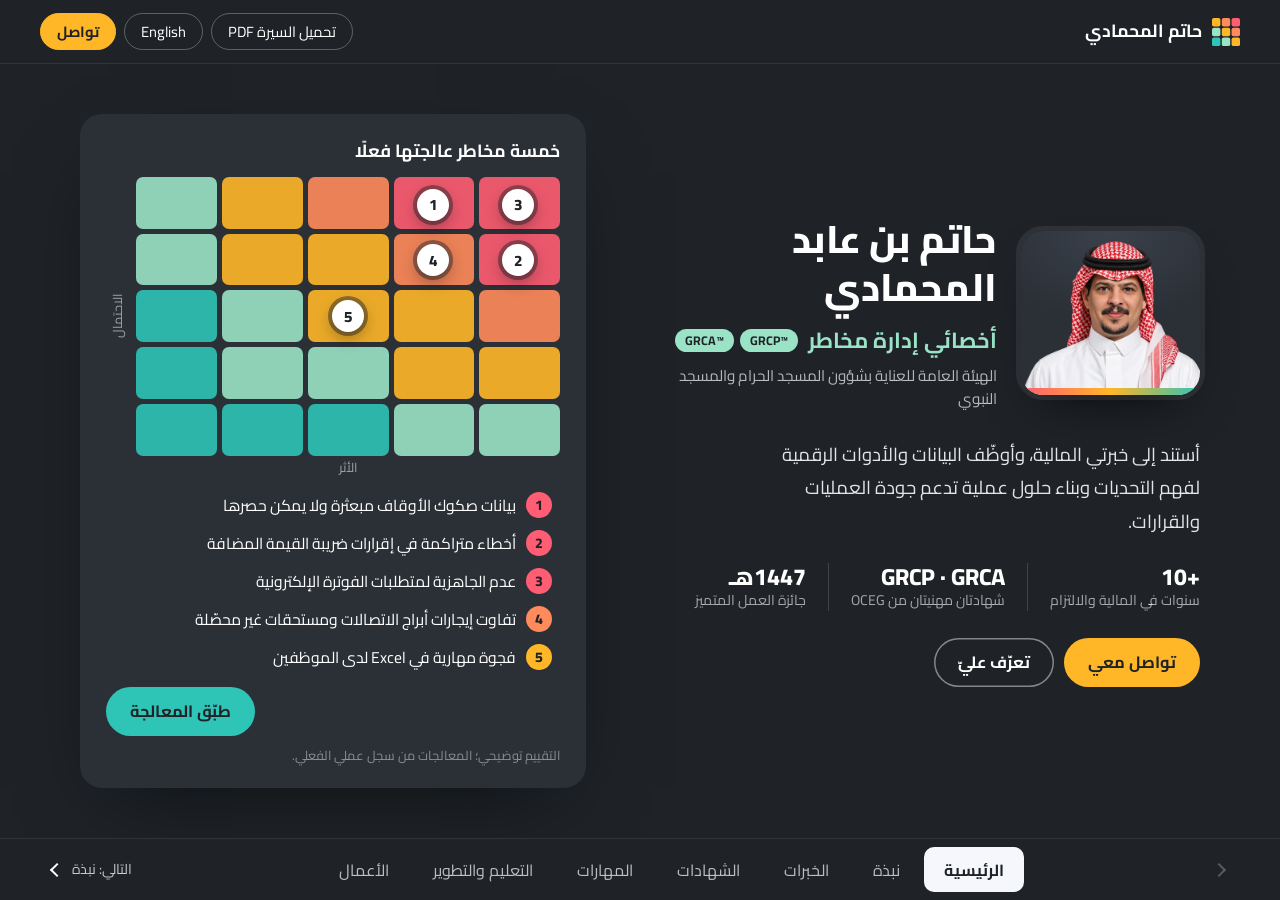
==== index.html @ 98bf60fb "Launch personal CV website Co-Authored-By: Claude Opus 5.5 <noreply@anthropic.com> Claude-Session: h" ====
<!doctype html>
<html lang="ar" dir="rtl">
<head>
<meta charset="utf-8">
<meta name="viewport" content="width=device-width, initial-scale=1, viewport-fit=cover">
<title>حاتم المحمادي — أخصائي إدارة مخاطر</title>
<meta name="description" content="أخصائي إدارة مخاطر حاصل على GRCP وGRCA، بخبرة تتجاوز عشر سنوات في المحاسبة والامتثال وتحليل البيانات.">
<meta name="theme-color" content="#1F2328">
<meta name="color-scheme" content="light">
<meta property="og:type" content="profile">
<meta property="og:title" content="حاتم المحمادي — أخصائي إدارة مخاطر">
<meta property="og:description" content="GRCP™ · GRCA™ — المخاطر والحوكمة والامتثال وتحليل البيانات بـ Power BI.">
<meta property="og:image" content="https://hatim-alharbi011.github.io/assets/img/og.png">
<meta property="og:url" content="https://hatim-alharbi011.github.io/">
<link rel="canonical" href="https://hatim-alharbi011.github.io/">
<meta property="og:locale" content="ar_SA">
<meta name="twitter:card" content="summary_large_image">
<link rel="icon" href="assets/img/favicon.svg" type="image/svg+xml">
<link rel="preload" href="assets/fonts/cairo-arabic-800-normal.woff2" as="font" type="font/woff2" crossorigin>
<link rel="preload" href="assets/img/hatem-cut.webp" as="image">
<link rel="preload" href="assets/fonts/cairo-arabic-400-normal.woff2" as="font" type="font/woff2" crossorigin>
<link rel="stylesheet" href="fonts.css">
<link rel="stylesheet" href="styles.css">
</head>
<body>
<a class="skip" href="#deck" data-t="nav.pages"></a>

<header class="top">
  <a class="mark" href="#home">
    <svg viewBox="0 0 30 30" aria-hidden="true"><g>
      <rect x="0" y="0" width="9" height="9" rx="2" fill="#FFB627"/><rect x="10.5" y="0" width="9" height="9" rx="2" fill="#FF8A5B"/><rect x="21" y="0" width="9" height="9" rx="2" fill="#FF5D73"/>
      <rect x="0" y="10.5" width="9" height="9" rx="2" fill="#9BE3C6"/><rect x="10.5" y="10.5" width="9" height="9" rx="2" fill="#FFB627"/><rect x="21" y="10.5" width="9" height="9" rx="2" fill="#FF8A5B"/>
      <rect x="0" y="21" width="9" height="9" rx="2" fill="#2EC4B6"/><rect x="10.5" y="21" width="9" height="9" rx="2" fill="#9BE3C6"/><rect x="21" y="21" width="9" height="9" rx="2" fill="#FFB627"/>
    </g></svg>
    <span data-t="footer"></span>
  </a>
  <div class="top__tools">
    <button class="tool" id="printBtn" type="button" data-t="nav.print"></button>
    <button class="tool" id="langBtn" type="button" data-t="nav.lang"></button>
    <button class="tool tool--main" type="button" data-contact data-t="nav.contact"></button>
  </div>
</header>

<main class="deck" id="deck" tabindex="-1">

  <section class="page page--home" id="p-home" role="tabpanel" aria-labelledby="t-home" data-page="home">
    <div class="home">
      <div class="home__id">
        <div class="home__photo"><img id="heroPhoto" alt="" width="816" height="900"></div>
        <div class="home__txt">
          <h1 class="home__name" id="heroName"></h1>
          <p class="home__role"><span id="heroRole"></span><span class="badges" id="heroBadges"></span></p>
          <p class="home__org" id="heroOrg"></p>
        </div>
        <p class="home__line" id="heroLine"></p>
        <dl class="home__facts" id="heroFacts"></dl>
        <div class="home__cta">
          <button class="btn btn--solid" type="button" data-contact data-t="hero.cta"></button>
          <button class="btn btn--line" type="button" data-go="about" data-t="hero.cta2"></button>
        </div>
      </div>

      <figure class="matrix" id="matrix">
        <figcaption class="matrix__title" data-t="matrix.title"></figcaption>
        <div class="matrix__body">
          <div class="matrix__frame">
            <span class="axis axis--y" data-t="matrix.likelihood"></span>
            <div class="matrix__grid" id="grid"></div>
            <span class="axis axis--x" data-t="matrix.impact"></span>
          </div>
          <ol class="risks" id="risks"></ol>
        </div>
        <div class="matrix__foot">
          <p class="matrix__readout" id="readout" aria-live="polite"></p>
          <button class="btn btn--treat" id="treatBtn" type="button" aria-pressed="false"></button>
        </div>
        <p class="matrix__note" data-t="matrix.note"></p>
      </figure>
    </div>
  </section>

  <section class="page" id="p-about" role="tabpanel" aria-labelledby="t-about" data-page="about" hidden>
    <header class="band"><div class="band__in"><h2 class="title" data-t="about.title"></h2></div></header>
    <div class="wrap about">
      <div class="prose about__text" id="aboutText"></div>
      <aside class="idcard" id="idcard"></aside>
    </div>
  </section>

  <section class="page" id="p-path" role="tabpanel" aria-labelledby="t-path" data-page="path" hidden>
    <header class="band"><div class="band__in"><h2 class="title" data-t="path.title"></h2><p data-t="path.intro"></p></div></header>
    <div class="wrap">
      <div class="tenure" id="tenure"></div>
      <div class="rail" id="rail"></div>
      <article class="stop" id="stopCard" aria-live="polite"></article>
    </div>
  </section>

  <section class="page" id="p-certs" role="tabpanel" aria-labelledby="t-certs" data-page="certs" hidden>
    <header class="band"><div class="band__in"><h2 class="title" data-t="certs.title"></h2><p data-t="certs.intro"></p></div></header>
    <div class="wrap" id="certsWrap"></div>
  </section>

  <section class="page" id="p-skills" role="tabpanel" aria-labelledby="t-skills" data-page="skills" hidden>
    <header class="band"><div class="band__in"><h2 class="title" data-t="skills.title"></h2></div></header>
    <div class="wrap"><div class="skillcols" id="skills"></div></div>
  </section>

  <section class="page" id="p-learn" role="tabpanel" aria-labelledby="t-learn" data-page="learn" hidden>
    <header class="band"><div class="band__in"><h2 class="title" data-t="learn.title"></h2></div></header>
    <div class="wrap learn" id="learnWrap"></div>
  </section>

  <section class="page" id="p-work" role="tabpanel" aria-labelledby="t-work" data-page="work" hidden>
    <header class="band"><div class="band__in"><h2 class="title" data-t="work.title"></h2><p data-t="work.intro"></p></div></header>
    <div class="wrap">
      <div class="work">
        <ul class="thumbs" id="thumbs"></ul>
        <button class="stage" id="stage" type="button"><img id="stageImg" alt=""></button>
        <div class="info" id="workInfo" aria-live="polite"></div>
      </div>
    </div>
  </section>
</main>

<nav class="tabs" id="tabsNav">
  <button class="tabs__arrow" id="prevBtn" type="button"><span aria-hidden="true"></span></button>
  <div class="tabs__list" role="tablist" id="tablist">
    <button role="tab" id="t-home" aria-controls="p-home" data-go="home" data-t="nav.home"></button>
    <button role="tab" id="t-about" aria-controls="p-about" data-go="about" data-t="nav.about"></button>
    <button role="tab" id="t-path" aria-controls="p-path" data-go="path" data-t="nav.path"></button>
    <button role="tab" id="t-certs" aria-controls="p-certs" data-go="certs" data-t="nav.certs"></button>
    <button role="tab" id="t-skills" aria-controls="p-skills" data-go="skills" data-t="nav.skills"></button>
    <button role="tab" id="t-learn" aria-controls="p-learn" data-go="learn" data-t="nav.learn"></button>
    <button role="tab" id="t-work" aria-controls="p-work" data-go="work" data-t="nav.work"></button>
    <span class="tabs__ink" id="ink" aria-hidden="true"></span>
  </div>
  <button class="tabs__arrow tabs__arrow--next" id="nextBtn" type="button"><b class="tabs__next" id="nextLbl"></b><span aria-hidden="true"></span></button>
</nav>

<dialog class="lightbox" id="lightbox">
  <div class="lightbox__bar">
    <p class="lightbox__cap" id="lbCap"></p>
    <div class="lightbox__ctrl">
      <button type="button" id="lbPrev" class="tool"></button>
      <button type="button" id="lbNext" class="tool"></button>
      <button type="button" id="lbClose" class="tool"></button>
    </div>
  </div>
  <img id="lbImg" alt="">
  <p class="lightbox__count" id="lbCount"></p>
</dialog>

<dialog class="contact" id="contact" aria-labelledby="contactTitle"></dialog>

<div class="toast" id="toast" role="status" aria-live="polite"></div>

<script src="content.js"></script>
<script src="app.js"></script>
</body>
</html>
---- fonts.css ----
@font-face {
  font-family: 'Cairo';
  font-style: normal;
  font-display: swap;
  font-weight: 400;
  src: url(assets/fonts/cairo-arabic-400-normal.woff2) format('woff2');
  unicode-range: U+0600-06FF,U+0750-077F,U+0870-088E,U+0890-0891,U+0897-08E1,U+08E3-08FF,U+200C-200E,U+2010-2011,U+204F,U+2E41,U+FB50-FDFF,U+FE70-FE74,U+FE76-FEFC,U+102E0-102FB,U+10E60-10E7E,U+10EC2-10EC4,U+10EFC-10EFF,U+1EE00-1EE03,U+1EE05-1EE1F,U+1EE21-1EE22,U+1EE24,U+1EE27,U+1EE29-1EE32,U+1EE34-1EE37,U+1EE39,U+1EE3B,U+1EE42,U+1EE47,U+1EE49,U+1EE4B,U+1EE4D-1EE4F,U+1EE51-1EE52,U+1EE54,U+1EE57,U+1EE59,U+1EE5B,U+1EE5D,U+1EE5F,U+1EE61-1EE62,U+1EE64,U+1EE67-1EE6A,U+1EE6C-1EE72,U+1EE74-1EE77,U+1EE79-1EE7C,U+1EE7E,U+1EE80-1EE89,U+1EE8B-1EE9B,U+1EEA1-1EEA3,U+1EEA5-1EEA9,U+1EEAB-1EEBB,U+1EEF0-1EEF1;
}
@font-face {
  font-family: 'Cairo';
  font-style: normal;
  font-display: swap;
  font-weight: 400;
  src: url(assets/fonts/cairo-latin-400-normal.woff2) format('woff2');
  unicode-range: U+0000-00FF,U+0131,U+0152-0153,U+02BB-02BC,U+02C6,U+02DA,U+02DC,U+0304,U+0308,U+0329,U+2000-206F,U+20AC,U+2122,U+2191,U+2193,U+2212,U+2215,U+FEFF,U+FFFD;
}
@font-face {
  font-family: 'Cairo';
  font-style: normal;
  font-display: swap;
  font-weight: 700;
  src: url(assets/fonts/cairo-arabic-700-normal.woff2) format('woff2');
  unicode-range: U+0600-06FF,U+0750-077F,U+0870-088E,U+0890-0891,U+0897-08E1,U+08E3-08FF,U+200C-200E,U+2010-2011,U+204F,U+2E41,U+FB50-FDFF,U+FE70-FE74,U+FE76-FEFC,U+102E0-102FB,U+10E60-10E7E,U+10EC2-10EC4,U+10EFC-10EFF,U+1EE00-1EE03,U+1EE05-1EE1F,U+1EE21-1EE22,U+1EE24,U+1EE27,U+1EE29-1EE32,U+1EE34-1EE37,U+1EE39,U+1EE3B,U+1EE42,U+1EE47,U+1EE49,U+1EE4B,U+1EE4D-1EE4F,U+1EE51-1EE52,U+1EE54,U+1EE57,U+1EE59,U+1EE5B,U+1EE5D,U+1EE5F,U+1EE61-1EE62,U+1EE64,U+1EE67-1EE6A,U+1EE6C-1EE72,U+1EE74-1EE77,U+1EE79-1EE7C,U+1EE7E,U+1EE80-1EE89,U+1EE8B-1EE9B,U+1EEA1-1EEA3,U+1EEA5-1EEA9,U+1EEAB-1EEBB,U+1EEF0-1EEF1;
}
@font-face {
  font-family: 'Cairo';
  font-style: normal;
  font-display: swap;
  font-weight: 700;
  src: url(assets/fonts/cairo-latin-700-normal.woff2) format('woff2');
  unicode-range: U+0000-00FF,U+0131,U+0152-0153,U+02BB-02BC,U+02C6,U+02DA,U+02DC,U+0304,U+0308,U+0329,U+2000-206F,U+20AC,U+2122,U+2191,U+2193,U+2212,U+2215,U+FEFF,U+FFFD;
}
@font-face {
  font-family: 'Cairo';
  font-style: normal;
  font-display: swap;
  font-weight: 800;
  src: url(assets/fonts/cairo-arabic-800-normal.woff2) format('woff2');
  unicode-range: U+0600-06FF,U+0750-077F,U+0870-088E,U+0890-0891,U+0897-08E1,U+08E3-08FF,U+200C-200E,U+2010-2011,U+204F,U+2E41,U+FB50-FDFF,U+FE70-FE74,U+FE76-FEFC,U+102E0-102FB,U+10E60-10E7E,U+10EC2-10EC4,U+10EFC-10EFF,U+1EE00-1EE03,U+1EE05-1EE1F,U+1EE21-1EE22,U+1EE24,U+1EE27,U+1EE29-1EE32,U+1EE34-1EE37,U+1EE39,U+1EE3B,U+1EE42,U+1EE47,U+1EE49,U+1EE4B,U+1EE4D-1EE4F,U+1EE51-1EE52,U+1EE54,U+1EE57,U+1EE59,U+1EE5B,U+1EE5D,U+1EE5F,U+1EE61-1EE62,U+1EE64,U+1EE67-1EE6A,U+1EE6C-1EE72,U+1EE74-1EE77,U+1EE79-1EE7C,U+1EE7E,U+1EE80-1EE89,U+1EE8B-1EE9B,U+1EEA1-1EEA3,U+1EEA5-1EEA9,U+1EEAB-1EEBB,U+1EEF0-1EEF1;
}
@font-face {
  font-family: 'Cairo';
  font-style: normal;
  font-display: swap;
  font-weight: 800;
  src: url(assets/fonts/cairo-latin-800-normal.woff2) format('woff2');
  unicode-range: U+0000-00FF,U+0131,U+0152-0153,U+02BB-02BC,U+02C6,U+02DA,U+02DC,U+0304,U+0308,U+0329,U+2000-206F,U+20AC,U+2122,U+2191,U+2193,U+2212,U+2215,U+FEFF,U+FFFD;
}
---- styles.css ----
/* ===== Tokens ===== */
:root{
  --paper:#F5F7FC;
  --card:#FFFFFF;
  --ink:#1F2328;
  --ink-2:#4A5672;
  --ink-3:#7B86A0;
  --line:#DCE2F0;
  --navy-2:#2B3037;
  --navy-3:#363C45;
  --cobalt:#2F5BEA;
  --saffron:#FFB627;
  --apricot:#FF8A5B;
  --coral:#FF5D73;
  --mint:#2EC4B6;
  --mint-l:#9BE3C6;

  --f:"Cairo", system-ui, sans-serif;
  --top:64px;
  --tabs:62px;
  --wrap:1200px;
  --gut:clamp(16px, 3.4vw, 40px);
  --r-s:10px; --r-m:14px; --r-l:22px;
  --ease:cubic-bezier(.2,.7,.2,1);
  color-scheme:light;
}

*,*::before,*::after{box-sizing:border-box}
html,body{height:100%}
body{
  margin:0;background:var(--ink);color:var(--ink);
  font-family:var(--f);font-size:16.5px;line-height:1.75;
  display:grid;grid-template-rows:var(--top) minmax(0,1fr) var(--tabs);grid-template-columns:minmax(0,1fr);
  height:100dvh;overflow:hidden;
}
html[lang="en"] body{line-height:1.55}
img{max-width:100%;display:block}
button{font:inherit;color:inherit}
:focus-visible{outline:3px solid var(--saffron);outline-offset:3px;border-radius:8px}
[hidden]{display:none!important}
.skip{position:absolute;inset-inline-start:12px;top:-60px;background:var(--saffron);color:var(--ink);padding:8px 14px;border-radius:8px;z-index:100;text-decoration:none}
.skip:focus{top:12px}

/* ===== Frame: header + tabs ===== */
.top{display:flex;align-items:center;gap:16px;padding:0 var(--gut);color:#fff;border-bottom:1px solid rgba(255,255,255,.08);z-index:10}
.mark{display:flex;align-items:center;gap:10px;text-decoration:none;color:#fff;font-weight:700;font-size:1.1rem;white-space:nowrap}
.mark svg{width:28px;height:28px;flex:none}
.top__tools{display:flex;gap:8px;margin-inline-start:auto}
.tool{background:transparent;border:1px solid rgba(255,255,255,.28);color:#fff;border-radius:999px;padding:5px 16px;font-size:.92rem;cursor:pointer;transition:background .2s,border-color .2s;white-space:nowrap}
.tool:hover{background:rgba(255,255,255,.1)}
.tool--main{background:var(--saffron);border-color:var(--saffron);color:var(--ink);font-weight:700}
.tool--main:hover{background:#FFC54F}

.tabs{display:flex;align-items:stretch;gap:6px;padding:0 var(--gut);border-top:1px solid rgba(255,255,255,.08);z-index:10;background:var(--ink)}
.tabs__list{position:relative;display:flex;gap:4px;flex:1;justify-content:center;overflow-x:auto;scrollbar-width:none;padding:8px 0}
.tabs__list::-webkit-scrollbar{display:none}
.tabs__list [role="tab"]{all:unset;box-sizing:border-box;cursor:pointer;padding:6px 20px;border-radius:10px;color:rgba(255,255,255,.7);font-size:1rem;white-space:nowrap;transition:color .25s,background .25s}
.tabs__list [role="tab"]:hover{color:#fff;background:rgba(255,255,255,.06)}
.tabs__list [role="tab"][aria-selected="true"]{color:var(--ink);font-weight:700}
.tabs__list [role="tab"]:focus-visible{outline:3px solid var(--saffron)}
.tabs__ink{position:absolute;top:8px;bottom:8px;left:0;width:0;border-radius:10px;background:var(--paper);z-index:-1;transition:left .45s var(--ease),width .45s var(--ease)}
.tabs__list [role="tab"]{position:relative;z-index:1}
.tabs__list{isolation:isolate}
.tabs__arrow{all:unset;cursor:pointer;width:42px;display:grid;place-items:center;color:#fff;border-radius:10px;margin:8px 0;transition:background .2s,opacity .2s}
.tabs__arrow:hover{background:rgba(255,255,255,.08)}
.tabs__arrow:disabled{opacity:.25;cursor:default;background:none}
.tabs__arrow:focus-visible{outline:3px solid var(--saffron)}
.tabs__arrow span{width:10px;height:10px;border-top:2px solid currentColor;border-right:2px solid currentColor;transform:rotate(-135deg)}
html[dir="rtl"] .tabs__arrow span,html[dir="ltr"] .tabs__arrow--next span{transform:rotate(45deg)}
html[dir="rtl"] .tabs__arrow--next span{transform:rotate(-135deg)}

/* ===== Deck & pages ===== */
.deck{position:relative;overflow:hidden;background:var(--paper);outline:none}
.page{position:absolute;inset:0;overflow-y:auto;overscroll-behavior:contain;background:var(--paper);display:block}
.page--home{display:flex}
.page--home{background:var(--ink);color:#fff}
.wrap{width:100%;max-width:var(--wrap);margin:0 auto;padding:clamp(18px,3vh,32px) var(--gut) clamp(20px,3vh,36px)}
.band{background:var(--navy-2);color:#fff;position:relative}
.band::after{content:"";position:absolute;inset:auto 0 0;height:3px;background:linear-gradient(to left,var(--mint),var(--saffron),var(--coral))}
html[dir="ltr"] .band::after{background:linear-gradient(to right,var(--mint),var(--saffron),var(--coral))}
.band__in{max-width:var(--wrap);margin:0 auto;padding:clamp(14px,2.4vh,24px) var(--gut) clamp(16px,2.6vh,26px);display:flex;align-items:baseline;gap:8px 28px;flex-wrap:wrap}
.band .title{color:#fff;margin:0}
.band p{margin:0;color:rgba(255,255,255,.7);font-size:1.02rem;max-width:70ch}
.head{margin-bottom:clamp(14px,2.4vh,26px);max-width:70ch}
.title{font-weight:800;font-size:clamp(1.8rem,2.8vw,2.4rem);line-height:1.1;margin:0 0 6px}
.intro{color:var(--ink-2);margin:0;font-size:1.05rem}
.prose p{margin:0 0 .8em;max-width:64ch}

/* Buttons */
.btn{display:inline-flex;align-items:center;justify-content:center;gap:8px;padding:10px 24px;border-radius:999px;font-weight:700;font-size:1.02rem;cursor:pointer;border:0;transition:transform .2s var(--ease),background .2s,box-shadow .2s;text-decoration:none}
.btn:active{transform:scale(.97)}
.btn--solid{background:var(--saffron);color:var(--ink)}
.btn--solid:hover{background:#FFC54F}
.btn--line{background:transparent;color:#fff;box-shadow:inset 0 0 0 1.5px rgba(255,255,255,.45)}
.btn--line:hover{box-shadow:inset 0 0 0 1.5px #fff}

/* ===== Home ===== */
.home{width:100%;max-width:var(--wrap);margin:auto;padding:clamp(16px,3vh,36px) var(--gut);display:grid;grid-template-columns:minmax(0,1.1fr) minmax(0,1fr);gap:clamp(28px,4.5vw,64px);align-items:center}
.home__id{display:grid;grid-template-columns:auto minmax(0,1fr);column-gap:24px;align-items:center}
.home__photo{position:relative;width:clamp(140px,14vw,200px);aspect-ratio:900/826;border-radius:var(--r-l);overflow:hidden;background:radial-gradient(120% 90% at 50% 0%,#3A414B 0%,#2B3037 60%);box-shadow:0 0 0 5px rgba(255,255,255,.07),0 24px 50px -20px rgba(0,0,0,.7)}
.home__photo::after{content:"";position:absolute;inset:auto 0 0;height:7px;background:linear-gradient(to left,var(--mint),var(--saffron),var(--coral))}
.home__photo img{width:100%;height:100%;object-fit:cover;object-position:center top}
.home__name{font-weight:800;font-size:clamp(1.9rem,3vw,2.75rem);line-height:1.25;margin:0 0 10px}
.home__role{display:flex;flex-wrap:wrap;align-items:center;gap:10px;margin:0;font-size:clamp(1.15rem,1.7vw,1.4rem);color:var(--mint-l);font-weight:700}
.badges{display:inline-flex;gap:6px}
.badges b{font-size:.78rem;color:var(--ink);background:var(--mint-l);padding:0 10px;border-radius:999px;direction:ltr;line-height:1.9}
.home__line{grid-column:1/-1;font-size:clamp(1.05rem,1.45vw,1.25rem);line-height:1.8;margin:clamp(18px,3vh,28px) 0 0;max-width:46ch;color:rgba(255,255,255,.88)}
html[lang="en"] .home__line{max-width:36ch}
.home__facts{grid-column:1/-1;display:grid;grid-template-columns:repeat(3,auto);justify-content:start;gap:0;margin:clamp(16px,2.8vh,28px) 0 0}
.home__facts div{padding-inline-end:22px}
.home__facts div+div{border-inline-start:1px solid rgba(255,255,255,.15);padding-inline-start:22px}
.home__facts dt{font-size:1.45rem;font-weight:800;line-height:1.2}
.home__facts dd{margin:0;font-size:.88rem;color:rgba(255,255,255,.6);line-height:1.4}
.home__cta{grid-column:1/-1;display:flex;flex-wrap:wrap;gap:10px;margin-top:clamp(18px,3vh,32px)}

/* Matrix */
.matrix{margin:0;background:var(--navy-2);border-radius:var(--r-l);padding:clamp(16px,2.4vh,26px) clamp(16px,2vw,26px);box-shadow:0 30px 80px -30px rgba(0,0,0,.6)}
.matrix__title{font-weight:700;font-size:1.1rem;margin:0 0 10px}
.matrix__frame{direction:ltr;display:grid;grid-template-columns:auto 1fr;grid-template-rows:auto auto;gap:4px 8px}
.axis{font-size:.8rem;color:rgba(255,255,255,.55)}
.axis--y{writing-mode:vertical-rl;transform:rotate(180deg);text-align:center;align-self:center}
.axis--x{grid-column:2;text-align:center;line-height:1.2}
.matrix__grid{position:relative;display:grid;grid-template-columns:repeat(5,1fr);grid-template-rows:repeat(5,1fr);gap:5px;height:clamp(190px,31vh,300px)}
.cell{border-radius:7px;background:var(--c);opacity:.9;transition:opacity .2s,transform .2s var(--ease);cursor:crosshair}
.cell:hover{opacity:1;transform:scale(1.05);box-shadow:0 0 0 2px #fff}
.cell.is-dim{opacity:.3}
.paths{position:absolute;inset:0;width:100%;height:100%;pointer-events:none;overflow:visible}
.paths line{stroke:#fff;stroke-width:.03;stroke-dasharray:.09 .07;stroke-linecap:round;opacity:0;transition:opacity .4s .5s,stroke .3s}
.matrix.is-treated .paths line{opacity:.55}
.ghost{position:absolute;width:24px;height:24px;margin:-12px 0 0 -12px;border-radius:50%;border:2px dashed rgba(255,255,255,.7);opacity:0;transition:opacity .4s .6s;pointer-events:none}
.matrix.is-treated .ghost{opacity:1}
.dot{position:absolute;width:32px;height:32px;margin:-16px 0 0 -16px;border-radius:50%;background:#fff;color:var(--ink);display:grid;place-items:center;font-weight:800;font-size:.95rem;line-height:1;
  box-shadow:0 0 0 4px rgba(31,35,40,.45),0 6px 16px rgba(0,0,0,.35);transition:left 1s var(--ease),top 1s var(--ease),opacity .25s,box-shadow .25s;z-index:2;pointer-events:none}
.matrix.has-focus .dot:not(.is-focus){opacity:.22}
.matrix.has-focus .dot.is-focus{box-shadow:0 0 0 4px #fff,0 6px 16px rgba(0,0,0,.35);z-index:3}
.matrix.is-treated.has-focus .paths line:not(.is-focus),.matrix.is-treated.has-focus .ghost:not(.is-focus){opacity:.1}
.matrix.is-treated .paths line.is-focus{stroke:#fff;stroke-dasharray:none;stroke-width:.045;opacity:1}
.risks{list-style:none;margin:12px 0 0;padding:0;display:grid;gap:2px}
.risk{all:unset;box-sizing:border-box;width:100%;cursor:pointer;display:grid;grid-template-columns:26px 1fr;gap:10px;align-items:center;font-size:.98rem;line-height:1.35;padding:5px 8px;border-radius:10px;transition:background .2s}
.risk:hover{background:rgba(255,255,255,.06)}
.risk.is-focus{background:rgba(255,255,255,.12)}
.risk:focus-visible{outline:3px solid var(--saffron)}
.risk .n{width:26px;height:26px;border-radius:50%;display:grid;place-items:center;font-weight:800;font-size:.88rem;color:var(--ink);background:var(--lvl,#fff);transition:background .6s}
.risk .tr{display:none;color:var(--mint-l)}
.matrix.is-treated .risk .lbl{display:none}
.matrix.is-treated .risk .tr{display:inline;animation:fadeIn .5s var(--ease)}
@keyframes fadeIn{from{opacity:0;transform:translateY(4px)}to{opacity:1;transform:none}}
.tag{display:none;font-size:.74rem;color:rgba(255,255,255,.65);border:1px solid rgba(255,255,255,.2);border-radius:999px;padding:0 9px;white-space:nowrap;line-height:1.7}
.matrix__foot{display:flex;align-items:center;gap:12px;margin-top:12px}
.matrix__readout{flex:1;margin:0;font-size:.9rem;color:rgba(255,255,255,.72);line-height:1.4;min-height:2em;display:flex;align-items:center;flex-wrap:wrap;gap:6px}
.matrix__readout b{font-weight:700;padding:0 9px;border-radius:999px;color:var(--ink)}
.evidence{all:unset;cursor:pointer;color:var(--mint-l);font-weight:700;border-bottom:1.5px solid currentColor;line-height:1.3}
.evidence:focus-visible{outline:3px solid var(--saffron)}
.btn--treat{background:var(--mint);color:var(--ink);flex:none}
.btn--treat:hover{background:#52D4C8}
.matrix.is-treated .btn--treat{background:transparent;color:#fff;box-shadow:inset 0 0 0 1.5px rgba(255,255,255,.4)}
.matrix__note{margin:8px 0 0;font-size:.8rem;color:rgba(255,255,255,.45)}

/* ===== About ===== */
.about{display:grid;grid-template-columns:1.35fr 1fr;gap:clamp(28px,5vw,72px);align-items:start}
.about .title{margin-bottom:16px}
.extra{display:grid;grid-template-columns:1fr 1fr;gap:14px;margin-top:10px}
.extra div{padding:12px 16px;border-radius:var(--r-m);border:1px solid var(--line)}
.extra h3{margin:0;font-size:1rem;font-weight:700}
.extra p{margin:0;color:var(--ink-2);font-size:.95rem;line-height:1.5}
.skills{display:grid;gap:14px}
.skills > div{background:var(--card);border-radius:var(--r-l);padding:16px 20px;border-top:5px solid var(--c)}
.skills h3{font-weight:700;font-size:1.15rem;margin:0 0 10px;line-height:1.3}
.chips{list-style:none;margin:0;padding:0;display:flex;flex-wrap:wrap;gap:6px}
.chips li{background:color-mix(in srgb,var(--c) 12%,#fff);border-radius:999px;padding:1px 13px;font-size:.95rem;line-height:1.8}

/* ===== Path ===== */
.rail{position:relative;display:grid;grid-template-columns:repeat(var(--n),1fr);margin:0 0 clamp(14px,2.4vh,24px)}
.rail::before,.rail__fill{content:"";position:absolute;inset-inline:calc(50% / var(--n));top:23px;height:4px;border-radius:4px;background:var(--line)}
.rail__fill{background:linear-gradient(to left,var(--coral),var(--saffron),var(--mint));inset-inline-end:auto;width:0;transition:width .5s var(--ease)}
html[dir="ltr"] .rail__fill{background:linear-gradient(to right,var(--coral),var(--saffron),var(--mint))}
.rail button{all:unset;box-sizing:border-box;cursor:pointer;display:flex;flex-direction:column;align-items:center;text-align:center;gap:4px;padding:0 6px 8px;border-radius:12px;position:relative;z-index:1}
.rail .pin{width:50px;height:50px;border-radius:50%;background:var(--paper);border:4px solid var(--line);display:grid;place-items:center;font-weight:800;font-size:1rem;color:var(--ink-3);transition:border-color .3s,background .3s,color .3s,transform .3s var(--ease)}
.rail button:hover .pin{border-color:var(--ink-3)}
.rail .pin{border-color:color-mix(in srgb,var(--k) 35%,#fff)}
.rail button.is-past .pin{border-color:var(--k);color:var(--ink)}
.rail button[aria-pressed="true"] .pin{background:var(--k);border-color:var(--k);color:var(--ink);transform:scale(1.12)}
.rail .r{font-weight:700;font-size:1rem;line-height:1.3;color:var(--ink-2)}
.rail button[aria-pressed="true"] .r{color:var(--ink)}
.rail button:focus-visible{outline:3px solid var(--saffron)}
.stop{background:var(--card);border-radius:var(--r-l);padding:clamp(18px,3vh,30px) clamp(20px,3vw,36px);border-top:5px solid var(--k,var(--line))}
.stop h3{margin:0;font-size:clamp(1.5rem,2.4vw,2rem);font-weight:800;line-height:1.2}
.stop .org{margin:4px 0 0;color:var(--ink-2)}
.stop .meta{margin:2px 0 14px;color:var(--ink-3);font-weight:700;font-size:.95rem}
.stop ul{margin:0;padding-inline-start:1.1em;columns:2;column-gap:44px}
.stop li{margin-bottom:8px;break-inside:avoid;line-height:1.55}
.stop li::marker{color:var(--k,var(--ink-3))}
.legend{list-style:none;margin:14px 0 0;padding:0;display:flex;flex-wrap:wrap;gap:6px 20px;font-size:.88rem;color:var(--ink-2)}
.legend li{display:flex;align-items:center;gap:8px}
.legend li::before{content:"";width:12px;height:12px;border-radius:4px;background:var(--k)}
.stop.is-swap{animation:swap .45s var(--ease)}
@keyframes swap{from{opacity:0;transform:translateY(10px)}to{opacity:1;transform:none}}

/* ===== Work ===== */
.work{display:grid;grid-template-columns:230px 1fr 330px;gap:22px;align-items:start}
.thumbs{list-style:none;margin:0;padding:0;display:grid;gap:8px}
.thumb{all:unset;box-sizing:border-box;cursor:pointer;display:grid;grid-template-columns:78px 1fr;gap:10px;align-items:center;width:100%;padding:6px;border-radius:12px;transition:background .2s}
.thumb:hover{background:#E8ECF7}
.thumb[aria-pressed="true"]{background:var(--card);box-shadow:inset 4px 0 0 var(--mint)}
html[dir="rtl"] .thumb[aria-pressed="true"]{box-shadow:inset -4px 0 0 var(--mint)}
.thumb img{width:78px;height:48px;object-fit:cover;object-position:top;border-radius:7px;border:1px solid var(--line)}
.thumb span{font-size:.92rem;line-height:1.3;font-weight:700}
.thumb small{display:block;font-weight:400;color:#14897E;font-size:.78rem}
.thumb:focus-visible{outline:3px solid var(--saffron)}
.stage{all:unset;box-sizing:border-box;cursor:zoom-in;display:block;background:#fff;border-radius:var(--r-l);overflow:hidden;border:1px solid var(--line)}
.stage img{width:100%;max-height:calc(100dvh - var(--top) - var(--tabs) - 220px);min-height:200px;object-fit:contain}
.stage:focus-visible{outline:3px solid var(--saffron)}
.stage.is-swap img{animation:swap .45s var(--ease)}
.info h3{margin:0 0 8px;font-size:1.4rem;font-weight:800;line-height:1.25}
.info p{margin:0 0 12px;color:var(--ink-2);line-height:1.6}
.info.is-swap{animation:swap .45s var(--ease)}
.steps{list-style:none;counter-reset:s;margin:0 0 14px;padding:0;display:grid;gap:8px}
.steps li{counter-increment:s;display:grid;grid-template-columns:28px 1fr;gap:10px;line-height:1.5;font-size:.98rem}
.steps li::before{content:counter(s);width:28px;height:28px;border-radius:8px;display:grid;place-items:center;font-weight:800;font-size:.9rem;background:var(--card);color:var(--cobalt)}
.award{display:flex;gap:12px;align-items:center;padding:10px;border-radius:var(--r-m);background:#FFF1D2}
.award button{all:unset;cursor:zoom-in;flex:none;border-radius:8px;overflow:hidden;width:46px;box-shadow:0 0 0 2px var(--saffron)}
.award p{margin:0;color:var(--ink);font-weight:700;line-height:1.45;font-size:.95rem}

/* ===== Training ===== */
.train{display:grid;grid-template-columns:1fr 1fr;gap:clamp(28px,5vw,72px);align-items:center}
.train h3{font-weight:800;font-size:clamp(1.5rem,2.4vw,1.9rem);line-height:1.25;margin:0 0 4px}
.train .dates{color:var(--ink-3);font-weight:700;margin:0 0 12px}
.chart{background:var(--card);border-radius:var(--r-l);padding:clamp(20px,3vw,32px)}
.chart__label{font-size:.95rem;color:var(--ink-2);margin:0 0 16px}
.bar-row{display:grid;grid-template-columns:110px 1fr;gap:14px;align-items:center;margin-bottom:14px}
.bar-row span{font-size:.95rem;color:var(--ink-2)}
.bar-track{height:46px;border-radius:10px;background:var(--paper);position:relative;overflow:hidden}
.bar-fill{position:absolute;inset-block:0;inset-inline-start:0;width:var(--v);border-radius:10px;background:var(--c);display:flex;align-items:center;justify-content:flex-end;padding-inline-end:12px;font-weight:800;font-size:1.1rem;color:var(--ink);transform:scaleX(0);transform-origin:right;transition:transform 1.1s var(--ease)}
html[dir="ltr"] .bar-fill{transform-origin:left}
.chart.is-in .bar-fill{transform:scaleX(1)}
.bar-row:nth-child(3) .bar-fill{transition-delay:.25s}
.figs{display:grid;grid-template-columns:repeat(3,1fr);margin-top:20px;border-top:1px solid var(--line)}
.figs div{padding:12px 10px 0 0}
.figs div+div{border-inline-start:1px solid var(--line);padding-inline-start:14px}
.figs b{display:block;font-size:2rem;line-height:1.2;font-weight:800}
.figs span{font-size:.9rem;color:var(--ink-2);line-height:1.4;display:block}
.linkbtn{all:unset;cursor:pointer;display:inline-block;margin-top:16px;color:var(--ink);font-weight:700;border-bottom:1.5px solid currentColor;line-height:1.4}
.linkbtn:focus-visible{outline:3px solid var(--saffron)}

/* ===== Certs ===== */
.certs{display:grid;grid-template-columns:1fr 1.15fr;gap:clamp(24px,4vw,56px);align-items:start}
.featured{display:grid;grid-template-columns:1fr 1fr;gap:16px}
.cert{background:var(--card);border-radius:var(--r-l);overflow:hidden;border-top:5px solid var(--k)}
.cert button{all:unset;cursor:zoom-in;display:block;width:100%}
.cert img{width:100%;aspect-ratio:4/3;object-fit:contain;background:#fff;border-bottom:1px solid var(--line)}
.cert__b{padding:12px 16px 14px}
.cert h4{margin:0;font-size:1rem;font-weight:700;line-height:1.35;direction:ltr;text-align:start;unicode-bidi:plaintext}
.cert p{margin:2px 0 0;color:var(--ink-2);font-size:.86rem;line-height:1.4}
.cert a{display:inline-block;margin-top:6px;font-weight:700;color:var(--ink);font-size:.92rem}
.others{display:grid;grid-template-columns:1fr 1fr;gap:16px;margin-top:16px}
.others div{padding:12px 16px;border-radius:var(--r-l);background:var(--card);border-inline-start:5px solid var(--k)}
.others h4{margin:0;font-size:1rem;font-weight:700}
.others p{margin:0;color:var(--ink-2);font-size:.86rem;line-height:1.4}
.filters{display:flex;flex-wrap:wrap;gap:6px;margin:0 0 10px}
.filters button{all:unset;cursor:pointer;padding:2px 14px;border-inline-start:5px solid var(--k) !important;border-radius:999px;border:1px solid var(--line);font-size:.95rem;transition:background .2s,color .2s,border-color .2s}
.filters button:hover{border-color:var(--ink-3)}
.filters button[aria-pressed="true"]{background:var(--ink);border-color:var(--ink);color:#fff}
.filters button:focus-visible{outline:3px solid var(--saffron)}
.courses{list-style:none;margin:0;padding:0;display:grid;grid-template-columns:1fr 1fr;column-gap:24px}
.courses li{padding:7px 0;padding-inline-start:12px;position:relative;border-bottom:1px solid var(--line);line-height:1.3;font-size:.95rem;animation:fadeIn .35s var(--ease) both}
.courses li::before{content:"";position:absolute;inset-inline-start:0;top:12px;width:5px;height:5px;border-radius:50%;background:var(--k)}
.courses li b{display:block;font-weight:700}
.courses li span{font-size:.82rem;color:var(--ink-3)}
.sub{font-weight:800;font-size:1.4rem;margin:0 0 8px}

/* ===== Contact dialog ===== */
.contact{border:0;padding:0;border-radius:var(--r-l);background:var(--ink);color:#fff;width:min(560px,calc(100vw - 32px));box-shadow:0 40px 100px -20px rgba(0,0,0,.6)}
.contact::backdrop{background:rgba(16,18,21,.6);backdrop-filter:blur(3px)}
.contact[open]{animation:pop .35s var(--ease)}
@keyframes pop{from{opacity:0;transform:translateY(12px) scale(.98)}to{opacity:1;transform:none}}
.contact__in{padding:28px}
.contact h2{font-weight:800;font-size:2.6rem;line-height:1;margin:0 0 8px}
.contact p{margin:0 0 18px;color:rgba(255,255,255,.75)}
.contact__links{display:grid;gap:8px}
.clink{display:flex;align-items:center;justify-content:space-between;gap:12px;padding:12px 18px;border-radius:var(--r-m);background:var(--navy-2);color:#fff;text-decoration:none;border:0;cursor:pointer;font:inherit;width:100%;text-align:start;transition:background .2s}
.clink:hover{background:var(--navy-3)}
.clink small{color:rgba(255,255,255,.6);font-size:.85rem;direction:ltr;unicode-bidi:isolate}
.clink.is-main{background:var(--saffron);color:var(--ink);font-weight:700}
.clink.is-main small{color:rgba(31,35,40,.7)}
.clink.is-main:hover{background:#FFC54F}
.contact__close{position:absolute;top:14px;inset-inline-end:14px}

/* ===== Lightbox ===== */
.lightbox{border:0;padding:0;background:transparent;max-width:min(1200px,94vw);width:100%;max-height:94vh;color:#fff;overflow:visible}
.lightbox::backdrop{background:rgba(16,18,21,.88);backdrop-filter:blur(4px)}
.lightbox[open]{animation:pop .3s var(--ease)}
.lightbox__bar{display:flex;align-items:center;justify-content:space-between;gap:16px;margin-bottom:10px}
.lightbox__cap{margin:0;font-weight:700}
.lightbox__ctrl{display:flex;gap:8px;flex:none}
.lightbox img{width:100%;max-height:80vh;object-fit:contain;border-radius:var(--r-m);background:#fff}
.lightbox__count{direction:ltr;text-align:center;margin:8px 0 0;font-size:.85rem;color:rgba(255,255,255,.6)}

.toast{position:fixed;bottom:calc(var(--tabs) + 16px);left:50%;transform:translate(-50%,20px);background:var(--mint);color:var(--ink);padding:8px 20px;border-radius:999px;font-weight:700;opacity:0;pointer-events:none;transition:opacity .25s,transform .25s var(--ease);z-index:90}
.toast.is-on{opacity:1;transform:translate(-50%,0)}

/* ===== Responsive ===== */
@media (max-width:1100px){
  .work{grid-template-columns:minmax(0,1fr) minmax(0,1fr)}
  .thumbs{grid-column:1/-1;grid-template-columns:repeat(5,minmax(150px,1fr));overflow-x:auto;padding-bottom:4px}
  .thumb{grid-template-columns:1fr;gap:4px}
  .thumb img{width:100%;height:64px}
  .stage img{max-height:none}
}
@media (max-width:900px){
  .home{grid-template-columns:1fr;align-items:start}
  .about,.train,.certs{grid-template-columns:1fr}
  .stop ul{columns:1}
}
@media (max-width:640px){
  :root{--top:56px;--tabs:58px}
  body{font-size:16px}
  #printBtn{display:none}
  .mark span{display:none}
  .tool{padding:4px 13px}
  .home__id{column-gap:16px}
  .home__photo{width:108px}
  .home__name{font-size:1.7rem}
  .home__facts dt{font-size:1.2rem}
  .home__facts div{padding-inline-end:12px}
  .home__facts div+div{padding-inline-start:12px}
  .home__cta .btn{flex:1}
  .tag{display:none}
  .risk{grid-template-columns:26px 1fr}
  .matrix__foot{flex-direction:column;align-items:stretch}
  .work{grid-template-columns:minmax(0,1fr)}
  .extra,.others,.courses{grid-template-columns:1fr}
  .featured{grid-template-columns:1fr 1fr;gap:10px}
  .rail{grid-template-columns:repeat(var(--n),minmax(84px,1fr));overflow-x:auto;padding-bottom:6px}
  .rail::before,.rail__fill{display:none}
  .rail .r{font-size:.85rem}
  .tabs{padding:0 6px}
  .tabs__arrow{width:34px}
  .tabs__list{justify-content:flex-start}
  .tabs__list [role="tab"]{padding:6px 14px}
}

@media (min-width:901px) and (max-height:820px){
  .matrix{padding:14px 18px}
  .matrix__title{font-size:1.15rem;margin-bottom:6px}
  .matrix__grid{height:clamp(140px,25vh,240px);gap:4px}
  .risk{padding:2px 8px;font-size:.92rem;line-height:1.25}
  .risks{margin-top:8px}
  .matrix__foot{margin-top:8px}
  .matrix__readout{min-height:0;font-size:.85rem}
  .matrix__note{display:none}
  .btn{padding:8px 20px}
  .home__photo{width:clamp(120px,11vw,160px)}
}
@media (prefers-reduced-motion:reduce){
  *,*::before,*::after{transition-duration:.01ms!important;animation-duration:.01ms!important;transition-delay:0s!important}
}

/* ===== Print: every page, stacked, as a clean CV ===== */
@media print{
  @page{margin:14mm}
  html,body{height:auto}
  body{display:block;overflow:visible;background:#fff;font-size:11pt;line-height:1.5}
  .top,.tabs,.matrix,.home__cta,.thumbs,.stage,.lightbox,.contact,.toast,.skip,.home__photo,.linkbtn,.rail,.filters,.award button,.cert button,.cert a{display:none!important}
  .deck{overflow:visible;background:#fff}
  .page,.page[hidden]{display:block!important;position:static;overflow:visible;background:#fff;color:var(--ink)}
  .page--home{color:var(--ink)}
  .home,.wrap{padding:0 0 10pt;max-width:none;display:block}
  .home__name{font-size:24pt}
  .home__role{color:var(--cobalt)}
  .home__facts dd{color:var(--ink-2)}
  .home__facts div+div{border-color:var(--line)}
  .band{background:none;color:var(--ink)}
  .band::after,.band p{display:none}
  .band__in{padding:8pt 0 0}
  .band .title{color:var(--ink)}
  .title{font-size:15pt;border-bottom:1pt solid var(--line);margin-top:8pt}
  .intro{display:none}
  .about,.train,.certs,.work{display:block}
  .stop{display:none}
  .print-path{display:block!important}
  .chart,.skills>div,.cert{background:none;padding:0;border:0}
  .featured,.others{display:block}
  .cert img{display:none}
  .courses li,.print-path article{break-inside:avoid}
  .courses li{animation:none!important;opacity:1}
  .bar-fill{transform:none!important;transition:none}
  .page,.wrap,.about,.skills{break-inside:auto!important;height:auto!important;min-height:0!important}
  .courses{grid-template-columns:1fr 1fr}
}
.print-path{display:none}
@media print{.legend{display:none}}
.print-path article{margin-bottom:8pt}
.print-path h3{margin:0;font-size:12pt}
.print-path p{margin:0;color:var(--ink-2)}

/* ===== v3: CV-ordered pages ===== */
.btn--dark{background:var(--ink);color:#fff;margin-top:8px}
.btn--dark:hover{background:var(--navy-2)}
.about{display:grid;grid-template-columns:1.4fr 1fr;gap:clamp(28px,5vw,64px);align-items:start}
.about__text p{font-size:1.08rem;line-height:1.9}
.idcard{background:var(--card);border-radius:var(--r-l);padding:20px 24px;border-top:5px solid var(--coral)}
.idcard h3{margin:0 0 6px;font-size:1.2rem;font-weight:800}
.idcard dl{margin:0}
.idcard div{display:grid;grid-template-columns:120px 1fr;gap:12px;padding:9px 0;border-bottom:1px solid var(--line)}
.idcard div:last-child{border-bottom:0}
.idcard dt{color:var(--ink-3);font-size:.92rem}
.idcard dd{margin:0;font-weight:700;line-height:1.45}

.stop__extra{margin-top:14px;padding:14px 18px;border-radius:var(--r-m);background:var(--paper)}
.stop__extra h4{margin:0 0 6px;font-size:1.02rem;font-weight:800}
.stop__extra ul{columns:1}

.skillcols{display:grid;grid-template-columns:repeat(2,minmax(0,1fr));gap:20px;align-items:stretch}
.skill{background:var(--card);border-radius:var(--r-l);padding:22px 24px;border-top:5px solid var(--k);display:flex;flex-direction:column}
.skill h3{margin:0 0 12px;font-size:1.3rem;font-weight:800;line-height:1.3}
.skill > ul:not(.chips){margin:0 0 16px;padding-inline-start:1.1em;flex:1}
.skill > ul li{margin-bottom:10px;line-height:1.6}
.skill > ul li::marker{color:var(--k)}
.skill .chips li{background:color-mix(in srgb,var(--k) 14%,#fff)}

.learn{display:grid;grid-template-columns:1fr 1.6fr;gap:clamp(24px,4vw,56px);align-items:start}
.learn__side{display:grid;gap:16px}
.lcard{background:var(--card);border-radius:var(--r-l);padding:18px 22px;border-top:5px solid var(--saffron)}
.lcard + .lcard{border-top-color:var(--cobalt)}
.lcard h3{margin:0 0 4px;font-size:.95rem;color:var(--ink-3);font-weight:400}
.lcard p{margin:0;line-height:1.5}
.lcard .big{font-size:1.15rem;font-weight:800}
.lcard .meta{color:var(--ink-3);font-size:.92rem;margin:2px 0 6px}
.learn__main{display:grid;gap:22px}
.rows{list-style:none;margin:0;padding:0;background:var(--card);border-radius:var(--r-l);padding:4px 20px}
.rows li{display:grid;grid-template-columns:1.6fr 1fr auto;gap:16px;align-items:baseline;padding:12px 0;border-bottom:1px solid var(--line)}
.rows--two li{grid-template-columns:1.6fr 1fr}
.rows li:last-child{border-bottom:0}
.rows b{font-weight:700;line-height:1.4}
.rows span{color:var(--ink-2);font-size:.95rem}
.rows span + span{color:var(--ink-3);white-space:nowrap}

.cgrid{list-style:none;margin:0;padding:0;display:grid;grid-template-columns:repeat(4,minmax(0,1fr));gap:16px}
.cgrid.is-swap{animation:swap .4s var(--ease)}
.cgrid--pro{margin-bottom:26px}
.cc{background:var(--card);border-radius:var(--r-m);overflow:hidden;display:flex;flex-direction:column;border-top:4px solid var(--k);transition:transform .25s var(--ease),box-shadow .25s}
.cc:hover{transform:translateY(-3px);box-shadow:0 14px 30px -18px rgba(31,35,40,.45)}
.cc button{all:unset;cursor:zoom-in;display:block}
.cc button:focus-visible{outline:3px solid var(--saffron);outline-offset:-3px}
.cc img{width:100%;aspect-ratio:1.414/1;object-fit:contain;background:#fff;border-bottom:1px solid var(--line)}
.cc__b{padding:10px 14px 12px;display:flex;flex-direction:column;gap:1px;flex:1}
.cc h4{margin:0 0 2px;font-size:.98rem;font-weight:700;line-height:1.35}
.cc p{margin:0;color:var(--ink-2);font-size:.86rem;line-height:1.4}
.cc .meta{color:var(--ink-3)}
.cc a{margin-top:auto;padding-top:6px;font-weight:700;color:var(--ink);font-size:.88rem}
.cc--pro h4{font-size:1.04rem}
.filters{margin:0 0 14px}
.filters i{font-style:normal;color:var(--ink-3);font-size:.85em;margin-inline-start:4px}
.filters button[aria-pressed="true"] i{color:rgba(255,255,255,.7)}

.info .dates{color:var(--ink-3);font-weight:700;margin:-4px 0 8px}
.info .chart{padding:14px 16px;margin:8px 0 0;background:var(--card)}
.info .bar-row{grid-template-columns:96px 1fr;margin-bottom:8px}
.info .bar-track{height:34px}
.info .figs b{font-size:1.4rem}
.info .figs{margin-top:10px}

.tabs__next{font-weight:400;font-size:.88rem;white-space:nowrap;color:rgba(255,255,255,.75)}
.tabs__arrow--next{width:auto;padding:0 12px;display:flex;gap:10px;align-items:center}
@media (max-width:1100px){
  .cgrid{grid-template-columns:repeat(3,minmax(0,1fr))}
  .skillcols{grid-template-columns:1fr}
}
@media (max-width:900px){
  .about,.learn{grid-template-columns:1fr}
  .tabs__next{display:none}
  .tabs__arrow--next{width:42px;padding:0}
}
@media (max-width:640px){
  .cgrid{grid-template-columns:repeat(2,minmax(0,1fr));gap:10px}
  .rows li,.rows--two li{grid-template-columns:1fr;gap:2px}
  .idcard div{grid-template-columns:1fr;gap:0}
  .tabs__arrow--next{width:34px}
}
@media print{
  .cgrid{display:block}
  .cc{display:block;border:0;break-inside:avoid;margin-bottom:4pt}
  .cc img,.cc a,.btn--dark,.filters{display:none!important}
  .skillcols,.learn,.about{display:block}
  .skill,.lcard,.rows,.idcard{background:none;padding:0;border:0;margin-bottom:6pt}
  .stop__extra{background:none;padding:0}
}

.certs__head{display:flex;flex-wrap:wrap;align-items:center;gap:8px 20px;margin-bottom:12px}
.certs__head .sub,.certs__head .filters{margin:0}
#certsWrap > .sub{margin-bottom:12px}

.rows--link li{grid-template-columns:1.5fr 1fr auto auto}
.certlink{all:unset;cursor:pointer;font-weight:700;font-size:.88rem;color:var(--ink);border-bottom:1.5px solid var(--mint);white-space:nowrap;line-height:1.4}
.certlink:hover{color:#14897E}
.certlink:focus-visible{outline:3px solid var(--saffron)}
.skill{padding:18px 22px}
.skill h3{font-size:1.15rem}
.skill > ul li{margin-bottom:7px}
@media (max-width:640px){.rows--link li{grid-template-columns:1fr}.certlink{justify-self:start}}
@media print{.certlink{display:none}}

/* ===== v4 polish ===== */
.home__org{margin:6px 0 0;color:rgba(255,255,255,.68);font-size:.95rem;line-height:1.5;max-width:40ch}
strong{font-weight:800;color:var(--ink)}
.page--home strong{color:#fff}
.tenure{margin:0 0 18px}
.tenure__bar{position:relative;height:30px;border-radius:8px;background:repeating-linear-gradient(135deg,#E6EAF2 0 6px,#EFF2F8 6px 12px)}
.seg{all:unset;box-sizing:border-box;position:absolute;top:0;bottom:0;background:var(--k);cursor:pointer;display:grid;place-items:center;font-size:.8rem;font-weight:700;color:var(--ink);opacity:.55;transition:opacity .2s,box-shadow .2s;border-inline-start:2px solid var(--paper)}
.seg:first-child{border-start-start-radius:8px;border-end-start-radius:8px}
.seg:hover{opacity:.8}
.seg.is-on{opacity:1;box-shadow:0 0 0 2px var(--ink)}
.seg:focus-visible{outline:3px solid var(--saffron);outline-offset:2px}
.seg span{white-space:nowrap;overflow:hidden;padding:0 6px}
.tenure__ticks{display:flex;justify-content:space-between;font-size:.78rem;color:var(--ink-3);margin-top:3px}
.rail .d{font-size:.8rem;color:var(--ink-3);line-height:1.3}
.stop .meta b{color:var(--ink)}
.valid{align-self:flex-start;display:inline-flex;align-items:center;gap:6px;font-size:.76rem;font-weight:700;color:#0E6B62;background:#DDF6F2;border-radius:999px;padding:1px 10px;margin-bottom:6px}
.valid::before{content:"";width:7px;height:7px;border-radius:50%;background:var(--mint)}
.skill > ul li strong{color:var(--ink)}
@media print{.tenure{display:none}}
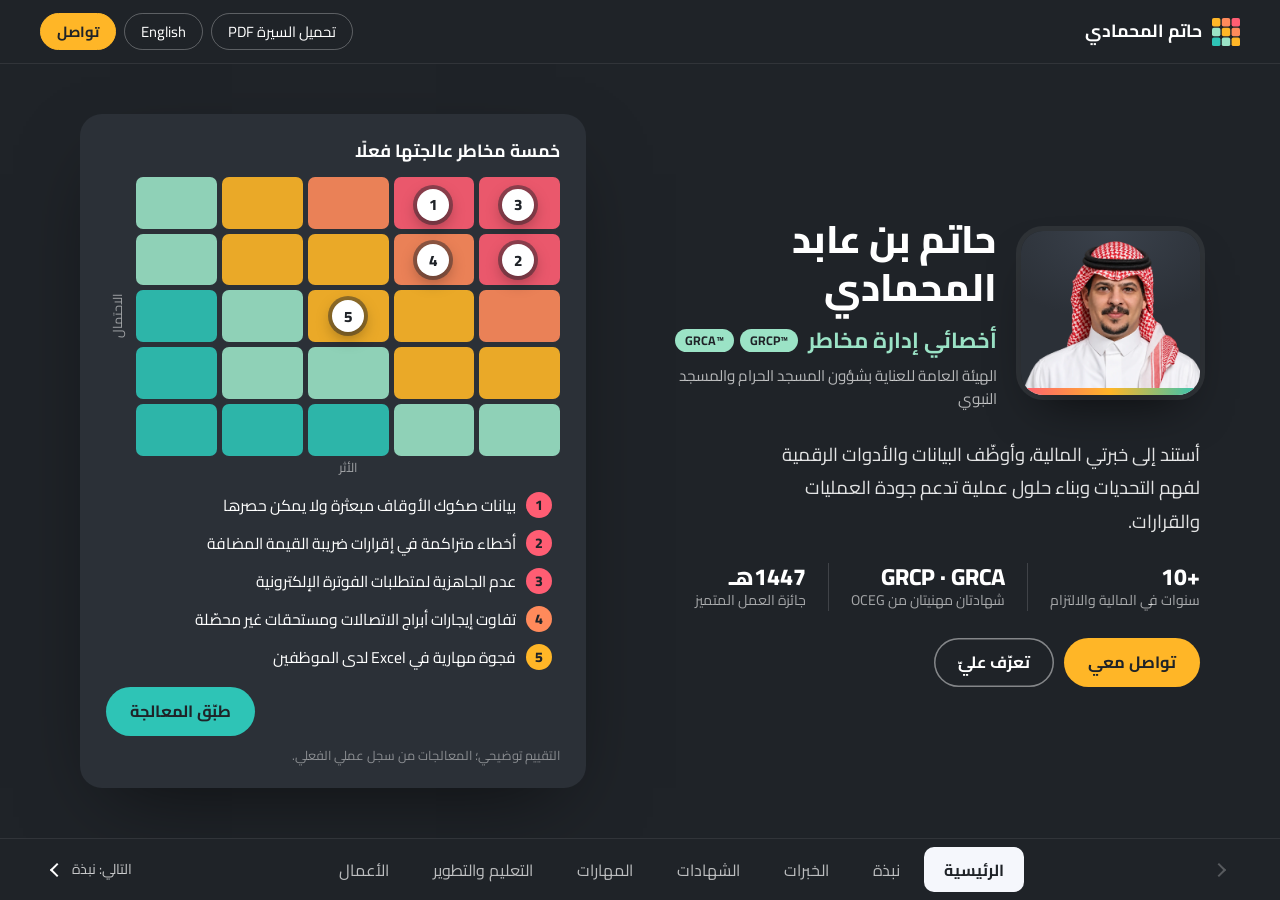
==== commit d22d5a2a: "Add cache-busting versions to assets Co-Authored-By: Claude Opus 5.5 <noreply@anthropic.com> Claude-" ====
--- a/index.html
+++ b/index.html
@@ -19,8 +19,8 @@
 <link rel="preload" href="assets/fonts/cairo-arabic-800-normal.woff2" as="font" type="font/woff2" crossorigin>
 <link rel="preload" href="assets/img/hatem-cut.webp" as="image">
 <link rel="preload" href="assets/fonts/cairo-arabic-400-normal.woff2" as="font" type="font/woff2" crossorigin>
-<link rel="stylesheet" href="fonts.css">
-<link rel="stylesheet" href="styles.css">
+<link rel="stylesheet" href="fonts.css?v=202611062349">
+<link rel="stylesheet" href="styles.css?v=202611062349">
 </head>
 <body>
 <a class="skip" href="#deck" data-t="nav.pages"></a>
@@ -155,7 +155,7 @@
 
 <div class="toast" id="toast" role="status" aria-live="polite"></div>
 
-<script src="content.js"></script>
-<script src="app.js"></script>
+<script src="content.js?v=202611062349"></script>
+<script src="app.js?v=202611062349"></script>
 </body>
 </html>
--- a/styles.css
+++ b/styles.css
@@ -504,15 +504,17 @@
 .home__org{margin:6px 0 0;color:rgba(255,255,255,.68);font-size:.95rem;line-height:1.5;max-width:40ch}
 strong{font-weight:800;color:var(--ink)}
 .page--home strong{color:#fff}
-.tenure{margin:0 0 18px}
-.tenure__bar{position:relative;height:30px;border-radius:8px;background:repeating-linear-gradient(135deg,#E6EAF2 0 6px,#EFF2F8 6px 12px)}
-.seg{all:unset;box-sizing:border-box;position:absolute;top:0;bottom:0;background:var(--k);cursor:pointer;display:grid;place-items:center;font-size:.8rem;font-weight:700;color:var(--ink);opacity:.55;transition:opacity .2s,box-shadow .2s;border-inline-start:2px solid var(--paper)}
-.seg:first-child{border-start-start-radius:8px;border-end-start-radius:8px}
-.seg:hover{opacity:.8}
-.seg.is-on{opacity:1;box-shadow:0 0 0 2px var(--ink)}
-.seg:focus-visible{outline:3px solid var(--saffron);outline-offset:2px}
-.seg span{white-space:nowrap;overflow:hidden;padding:0 6px}
-.tenure__ticks{display:flex;justify-content:space-between;font-size:.78rem;color:var(--ink-3);margin-top:3px}
+.tenure{margin:4px 0 26px;padding:0 10px}
+.tenure__cap{margin:0 0 6px;font-size:.78rem;color:var(--ink-3)}
+.tenure__track{position:relative;height:8px;border-radius:999px;background:#E4E8F0}
+.seg{all:unset;box-sizing:border-box;position:absolute;top:0;height:8px;border-radius:999px;background:var(--k);cursor:pointer;opacity:.45;transition:opacity .25s,transform .25s var(--ease),box-shadow .25s}
+.seg:hover{opacity:.85}
+.seg.is-on{opacity:1;transform:scaleY(1.75);box-shadow:0 0 0 1.5px #fff}
+.seg:focus-visible{outline:3px solid var(--saffron);outline-offset:4px}
+.tenure__ticks{position:relative;height:18px;margin-top:6px}
+.tenure__ticks span{position:absolute;top:0;transform:translateX(50%);font-size:.74rem;color:var(--ink-3);font-variant-numeric:tabular-nums}
+html[dir="ltr"] .tenure__ticks span{transform:translateX(-50%)}
+.tenure__ticks span::before{content:"";position:absolute;top:-6px;left:50%;width:1px;height:4px;background:#C9D0DD}
 .rail .d{font-size:.8rem;color:var(--ink-3);line-height:1.3}
 .stop .meta b{color:var(--ink)}
 .valid{align-self:flex-start;display:inline-flex;align-items:center;gap:6px;font-size:.76rem;font-weight:700;color:#0E6B62;background:#DDF6F2;border-radius:999px;padding:1px 10px;margin-bottom:6px}
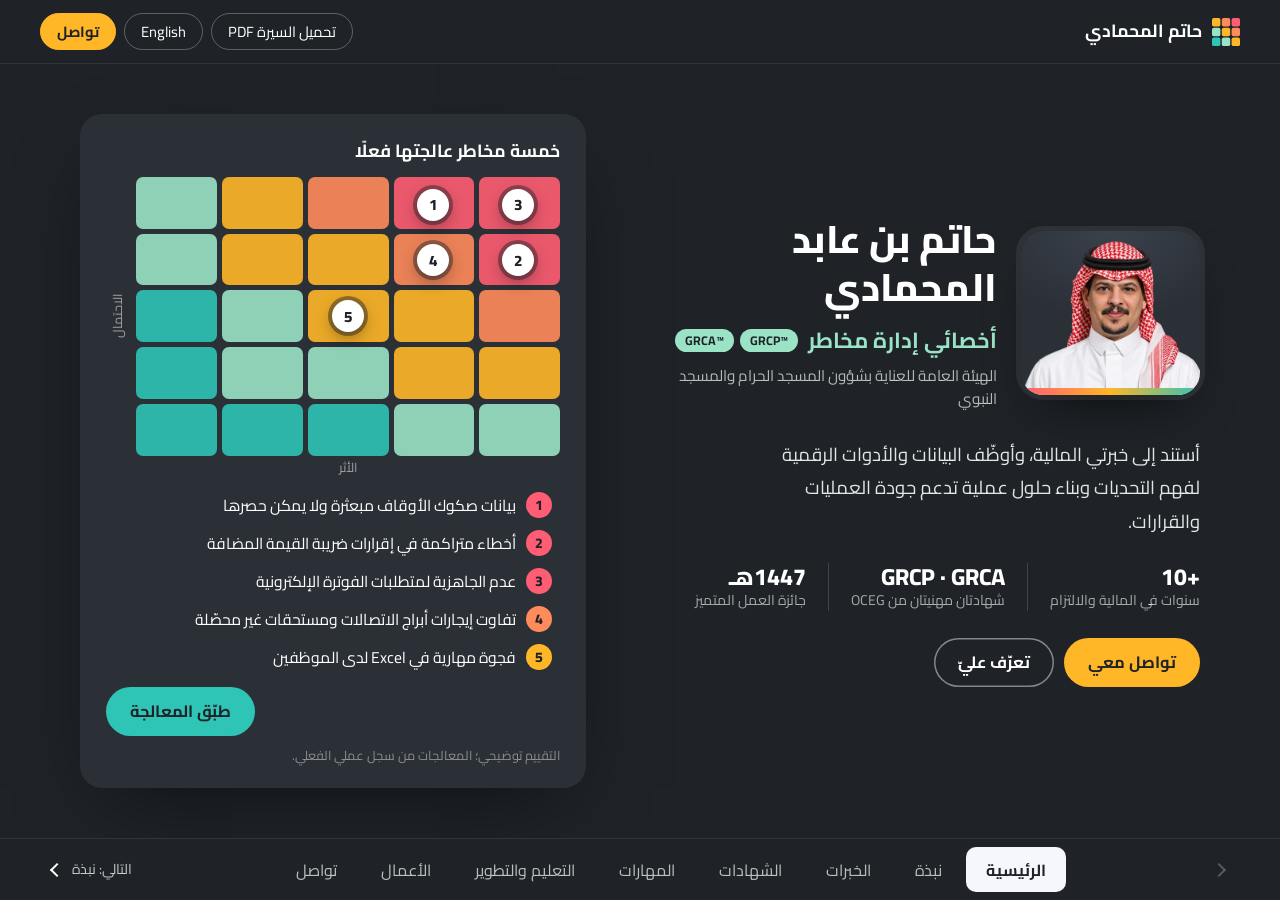
==== commit 5474be61: "Add closing contact page with phone, vCard, share and QR Co-Authored-By: Claude Opus 5.5 <noreply@an" ====
--- a/index.html
+++ b/index.html
@@ -19,8 +19,8 @@
 <link rel="preload" href="assets/fonts/cairo-arabic-800-normal.woff2" as="font" type="font/woff2" crossorigin>
 <link rel="preload" href="assets/img/hatem-cut.webp" as="image">
 <link rel="preload" href="assets/fonts/cairo-arabic-400-normal.woff2" as="font" type="font/woff2" crossorigin>
-<link rel="stylesheet" href="fonts.css?v=202611062349">
-<link rel="stylesheet" href="styles.css?v=202611062349">
+<link rel="stylesheet" href="fonts.css?v=202611070902">
+<link rel="stylesheet" href="styles.css?v=202611070902">
 </head>
 <body>
 <a class="skip" href="#deck" data-t="nav.pages"></a>
@@ -37,7 +37,7 @@
   <div class="top__tools">
     <button class="tool" id="printBtn" type="button" data-t="nav.print"></button>
     <button class="tool" id="langBtn" type="button" data-t="nav.lang"></button>
-    <button class="tool tool--main" type="button" data-contact data-t="nav.contact"></button>
+    <button class="tool tool--main" type="button" data-go="contact" data-t="nav.contact"></button>
   </div>
 </header>
 
@@ -55,7 +55,7 @@
         <p class="home__line" id="heroLine"></p>
         <dl class="home__facts" id="heroFacts"></dl>
         <div class="home__cta">
-          <button class="btn btn--solid" type="button" data-contact data-t="hero.cta"></button>
+          <button class="btn btn--solid" type="button" data-go="contact" data-t="hero.cta"></button>
           <button class="btn btn--line" type="button" data-go="about" data-t="hero.cta2"></button>
         </div>
       </div>
@@ -121,6 +121,9 @@
       </div>
     </div>
   </section>
+  <section class="page page--dark" id="p-contact" role="tabpanel" aria-labelledby="t-contact" data-page="contact" hidden>
+    <div class="wrap reach" id="contactWrap"></div>
+  </section>
 </main>
 
 <nav class="tabs" id="tabsNav">
@@ -133,6 +136,7 @@
     <button role="tab" id="t-skills" aria-controls="p-skills" data-go="skills" data-t="nav.skills"></button>
     <button role="tab" id="t-learn" aria-controls="p-learn" data-go="learn" data-t="nav.learn"></button>
     <button role="tab" id="t-work" aria-controls="p-work" data-go="work" data-t="nav.work"></button>
+    <button role="tab" id="t-contact" aria-controls="p-contact" data-go="contact" data-t="nav.contact"></button>
     <span class="tabs__ink" id="ink" aria-hidden="true"></span>
   </div>
   <button class="tabs__arrow tabs__arrow--next" id="nextBtn" type="button"><b class="tabs__next" id="nextLbl"></b><span aria-hidden="true"></span></button>
@@ -151,11 +155,10 @@
   <p class="lightbox__count" id="lbCount"></p>
 </dialog>
 
-<dialog class="contact" id="contact" aria-labelledby="contactTitle"></dialog>
 
 <div class="toast" id="toast" role="status" aria-live="polite"></div>
 
-<script src="content.js?v=202611062349"></script>
-<script src="app.js?v=202611062349"></script>
+<script src="content.js?v=202611070902"></script>
+<script src="app.js?v=202611070902"></script>
 </body>
 </html>
--- a/styles.css
+++ b/styles.css
@@ -521,3 +521,41 @@
 .valid::before{content:"";width:7px;height:7px;border-radius:50%;background:var(--mint)}
 .skill > ul li strong{color:var(--ink)}
 @media print{.tenure{display:none}}
+
+/* ===== Contact page ===== */
+.page--dark{background:var(--ink);color:#fff}
+.reach{display:grid;grid-template-columns:1.25fr 1fr;gap:clamp(28px,5vw,72px);align-items:center;min-height:100%;padding-top:clamp(24px,5vh,56px)}
+.reach__title{font-weight:800;font-size:clamp(2.6rem,5vw,4rem);line-height:1.1;margin:0 0 10px}
+.reach__text{margin:0 0 26px;color:rgba(255,255,255,.75);font-size:1.12rem;max-width:44ch;line-height:1.8}
+.reach__btns{display:grid;grid-template-columns:1fr 1fr;gap:10px;max-width:560px}
+.reach__btn{display:flex;flex-direction:column;gap:2px;padding:14px 18px;border-radius:var(--r-m);background:var(--navy-2);color:#fff;text-decoration:none;transition:background .2s,transform .2s var(--ease)}
+.reach__btn:hover{background:var(--navy-3);transform:translateY(-2px)}
+.reach__btn span{font-weight:800;font-size:1.05rem}
+.reach__btn small{color:rgba(255,255,255,.62);font-size:.88rem;direction:ltr;text-align:start;unicode-bidi:plaintext}
+.reach__btn.is-main{grid-column:1/-1;background:var(--saffron);color:var(--ink)}
+.reach__btn.is-main small{color:rgba(31,35,40,.7)}
+.reach__btn.is-main:hover{background:#FFC54F}
+.reach__btn:focus-visible,.reach__tool:focus-visible{outline:3px solid var(--saffron);outline-offset:3px}
+.reach__tools{display:flex;flex-wrap:wrap;gap:8px;margin-top:18px}
+.reach__tool{all:unset;box-sizing:border-box;cursor:pointer;padding:6px 16px;border-radius:999px;border:1px solid rgba(255,255,255,.25);color:#fff;font-size:.92rem;transition:background .2s,border-color .2s}
+.reach__tool:hover{background:rgba(255,255,255,.08);border-color:rgba(255,255,255,.5)}
+.vcard{background:#fff;color:var(--ink);border-radius:var(--r-l);padding:22px 24px;box-shadow:0 30px 80px -30px rgba(0,0,0,.7);position:relative;overflow:hidden;max-width:420px;justify-self:center;width:100%}
+.vcard::before{content:"";position:absolute;inset:0 0 auto;height:6px;background:linear-gradient(to left,var(--mint),var(--saffron),var(--coral))}
+html[dir="ltr"] .vcard::before{background:linear-gradient(to right,var(--mint),var(--saffron),var(--coral))}
+.vcard__top{display:grid;grid-template-columns:72px 1fr;gap:14px;align-items:center;margin-top:6px}
+.vcard__ph{width:72px;height:72px;border-radius:16px;overflow:hidden;background:radial-gradient(120% 90% at 50% 0%,#3A414B,#2B3037 60%)}
+.vcard__ph img{width:100%;height:100%;object-fit:cover;object-position:center top}
+.vcard__name{margin:0;font-weight:800;font-size:1.2rem;line-height:1.35}
+.vcard__role{margin:0;color:#14897E;font-weight:700}
+.vcard__org{margin:14px 0 6px;color:var(--ink-2);font-size:.92rem;line-height:1.6}
+.vcard__line{display:flex;flex-wrap:wrap;align-items:center;gap:6px 12px;margin:0;color:var(--ink-3);font-size:.9rem}
+.vcard .badges b{background:#DDF6F2;color:#0E6B62}
+.vcard__qr{display:flex;align-items:center;gap:14px;margin-top:16px;padding-top:16px;border-top:1px solid var(--line)}
+.vcard__qr img{width:104px;height:104px;flex:none}
+.vcard__qr p{margin:0;font-size:.88rem;color:var(--ink-2);line-height:1.6}
+.reach__foot{grid-column:1/-1;margin:clamp(12px,3vh,32px) 0 0;color:rgba(255,255,255,.4);font-size:.82rem}
+@media (max-width:900px){.reach{grid-template-columns:1fr;align-items:start}.vcard{justify-self:stretch;max-width:none}}
+@media (max-width:640px){.reach__btns{grid-template-columns:1fr}.vcard__qr{display:none}}
+@media print{#p-contact .reach__tools,#p-contact .vcard{display:none!important}#p-contact,#p-contact .reach__btn{background:none!important;color:var(--ink)!important}#p-contact .reach__btn small,#p-contact .reach__text{color:var(--ink-2)!important}}
+
+html[dir="rtl"] .reach__btn small{text-align:right}
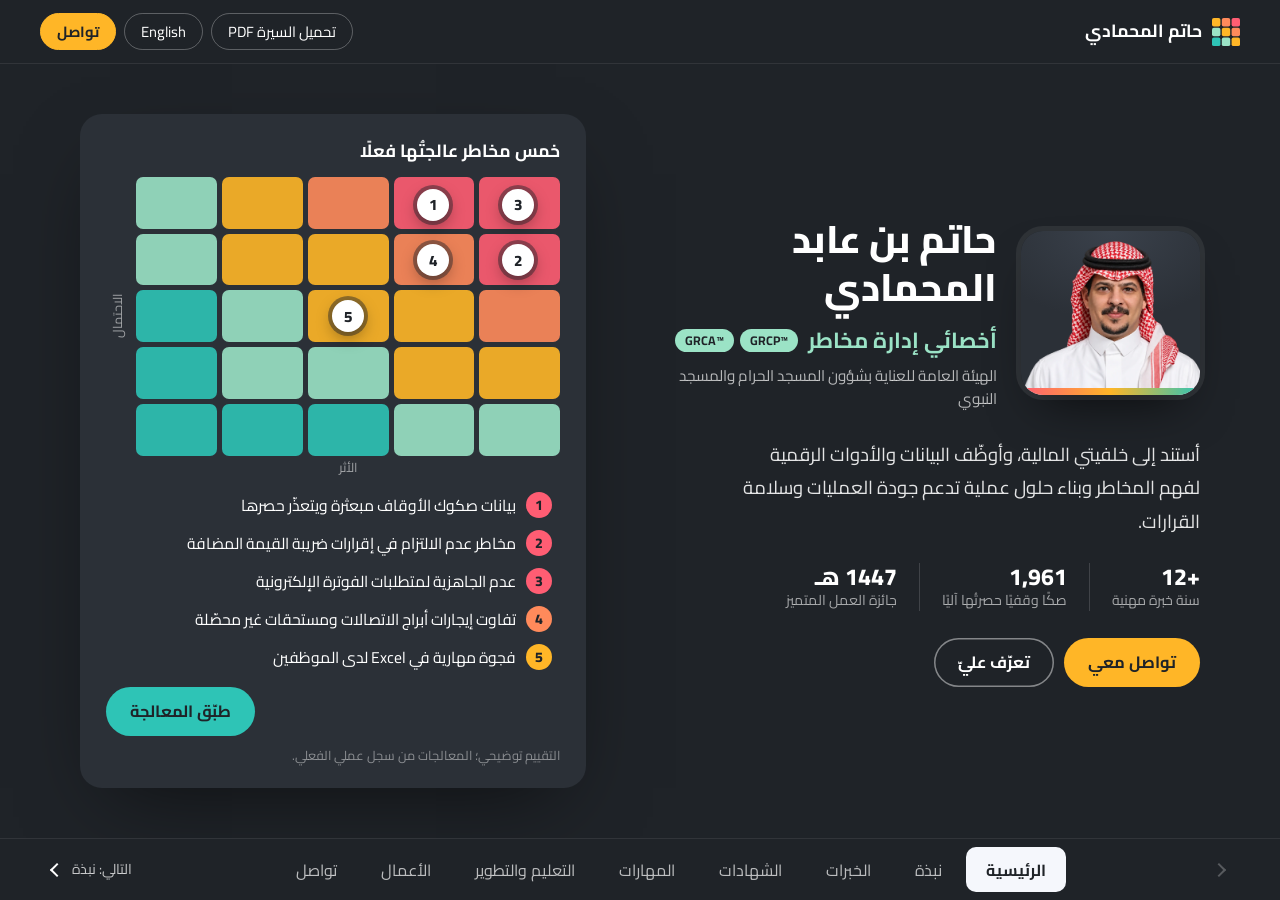
==== commit 214140bb: "Proofread home page: grammar fix, 12+ years, achievement fact, safer VAT risk wording" ====
--- a/index.html
+++ b/index.html
@@ -4,7 +4,7 @@
 <meta charset="utf-8">
 <meta name="viewport" content="width=device-width, initial-scale=1, viewport-fit=cover">
 <title>حاتم المحمادي — أخصائي إدارة مخاطر</title>
-<meta name="description" content="أخصائي إدارة مخاطر حاصل على GRCP وGRCA، بخبرة تتجاوز عشر سنوات في المحاسبة والامتثال وتحليل البيانات.">
+<meta name="description" content="أخصائي إدارة مخاطر حاصل على GRCP وGRCA، بخبرة تتجاوز اثنتي عشرة سنة في المحاسبة والامتثال وتحليل البيانات.">
 <meta name="theme-color" content="#1F2328">
 <meta name="color-scheme" content="light">
 <meta property="og:type" content="profile">
@@ -19,8 +19,8 @@
 <link rel="preload" href="assets/fonts/cairo-arabic-800-normal.woff2" as="font" type="font/woff2" crossorigin>
 <link rel="preload" href="assets/img/hatem-cut.webp" as="image">
 <link rel="preload" href="assets/fonts/cairo-arabic-400-normal.woff2" as="font" type="font/woff2" crossorigin>
-<link rel="stylesheet" href="fonts.css?v=202611070902">
-<link rel="stylesheet" href="styles.css?v=202611070902">
+<link rel="stylesheet" href="fonts.css?v=202611101612">
+<link rel="stylesheet" href="styles.css?v=202611101612">
 </head>
 <body>
 <a class="skip" href="#deck" data-t="nav.pages"></a>
@@ -158,7 +158,7 @@
 
 <div class="toast" id="toast" role="status" aria-live="polite"></div>
 
-<script src="content.js?v=202611070902"></script>
-<script src="app.js?v=202611070902"></script>
+<script src="content.js?v=202611101612"></script>
+<script src="app.js?v=202611101612"></script>
 </body>
 </html>
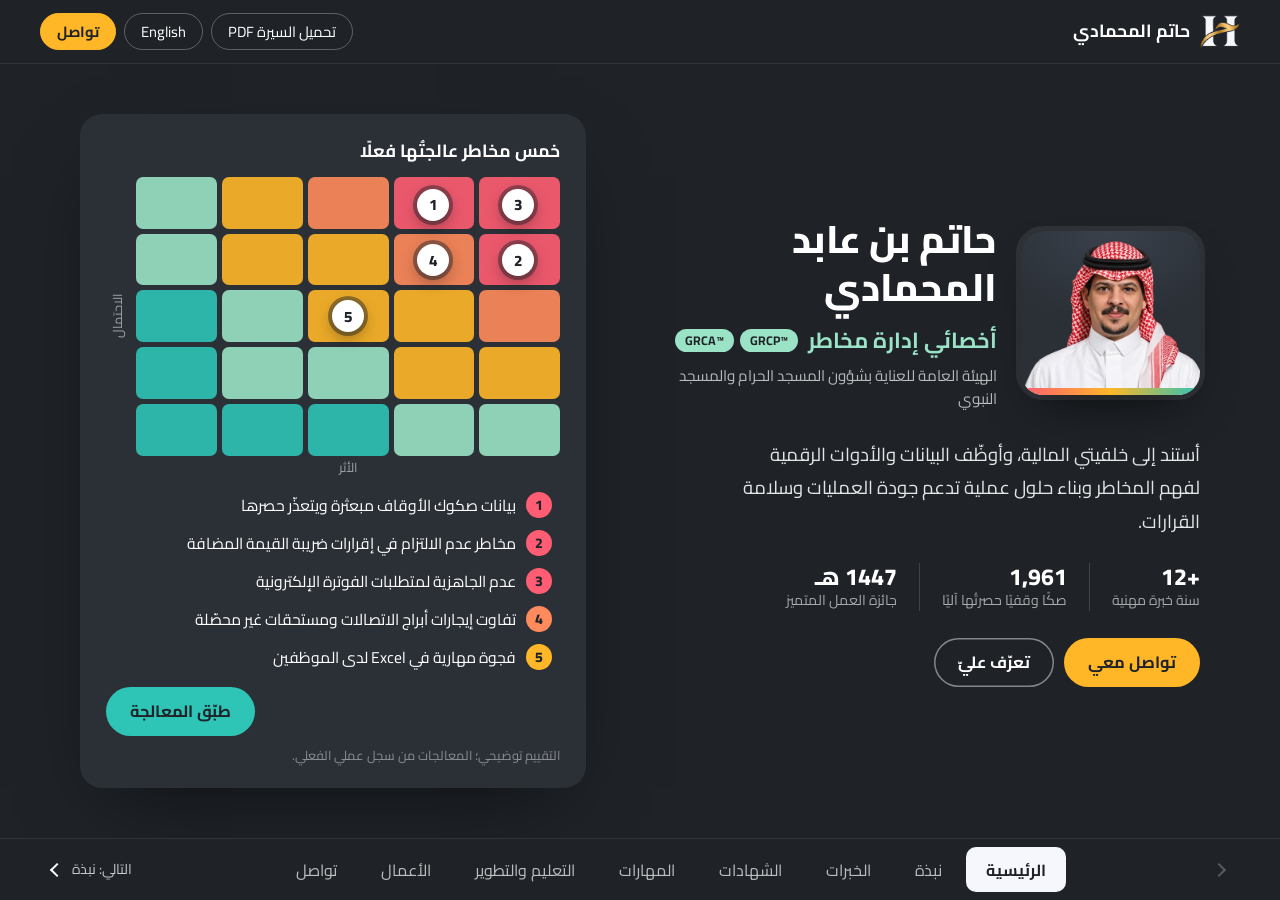
==== commit 49f00c4f: "Use new H logo in header and favicons" ====
--- a/index.html
+++ b/index.html
@@ -15,23 +15,20 @@
 <link rel="canonical" href="https://hatim-alharbi011.github.io/">
 <meta property="og:locale" content="ar_SA">
 <meta name="twitter:card" content="summary_large_image">
-<link rel="icon" href="assets/img/favicon.svg" type="image/svg+xml">
+<link rel="icon" href="assets/img/favicon.png" type="image/png">
+<link rel="apple-touch-icon" href="assets/img/apple-touch-icon.png">
 <link rel="preload" href="assets/fonts/cairo-arabic-800-normal.woff2" as="font" type="font/woff2" crossorigin>
 <link rel="preload" href="assets/img/hatem-cut.webp" as="image">
 <link rel="preload" href="assets/fonts/cairo-arabic-400-normal.woff2" as="font" type="font/woff2" crossorigin>
-<link rel="stylesheet" href="fonts.css?v=202611101612">
-<link rel="stylesheet" href="styles.css?v=202611101612">
+<link rel="stylesheet" href="fonts.css?v=202611102232">
+<link rel="stylesheet" href="styles.css?v=202611102232">
 </head>
 <body>
 <a class="skip" href="#deck" data-t="nav.pages"></a>
 
 <header class="top">
   <a class="mark" href="#home">
-    <svg viewBox="0 0 30 30" aria-hidden="true"><g>
-      <rect x="0" y="0" width="9" height="9" rx="2" fill="#FFB627"/><rect x="10.5" y="0" width="9" height="9" rx="2" fill="#FF8A5B"/><rect x="21" y="0" width="9" height="9" rx="2" fill="#FF5D73"/>
-      <rect x="0" y="10.5" width="9" height="9" rx="2" fill="#9BE3C6"/><rect x="10.5" y="10.5" width="9" height="9" rx="2" fill="#FFB627"/><rect x="21" y="10.5" width="9" height="9" rx="2" fill="#FF8A5B"/>
-      <rect x="0" y="21" width="9" height="9" rx="2" fill="#2EC4B6"/><rect x="10.5" y="21" width="9" height="9" rx="2" fill="#9BE3C6"/><rect x="21" y="21" width="9" height="9" rx="2" fill="#FFB627"/>
-    </g></svg>
+    <img src="assets/img/mark.png" alt="" width="40" height="34">
     <span data-t="footer"></span>
   </a>
   <div class="top__tools">
@@ -158,7 +155,7 @@
 
 <div class="toast" id="toast" role="status" aria-live="polite"></div>
 
-<script src="content.js?v=202611101612"></script>
-<script src="app.js?v=202611101612"></script>
+<script src="content.js?v=202611102232"></script>
+<script src="app.js?v=202611102232"></script>
 </body>
 </html>
--- a/styles.css
+++ b/styles.css
@@ -45,6 +45,7 @@
 .top{display:flex;align-items:center;gap:16px;padding:0 var(--gut);color:#fff;border-bottom:1px solid rgba(255,255,255,.08);z-index:10}
 .mark{display:flex;align-items:center;gap:10px;text-decoration:none;color:#fff;font-weight:700;font-size:1.1rem;white-space:nowrap}
 .mark svg{width:28px;height:28px;flex:none}
+.mark img{height:34px;width:auto;flex:none;display:block}
 .top__tools{display:flex;gap:8px;margin-inline-start:auto}
 .tool{background:transparent;border:1px solid rgba(255,255,255,.28);color:#fff;border-radius:999px;padding:5px 16px;font-size:.92rem;cursor:pointer;transition:background .2s,border-color .2s;white-space:nowrap}
 .tool:hover{background:rgba(255,255,255,.1)}
